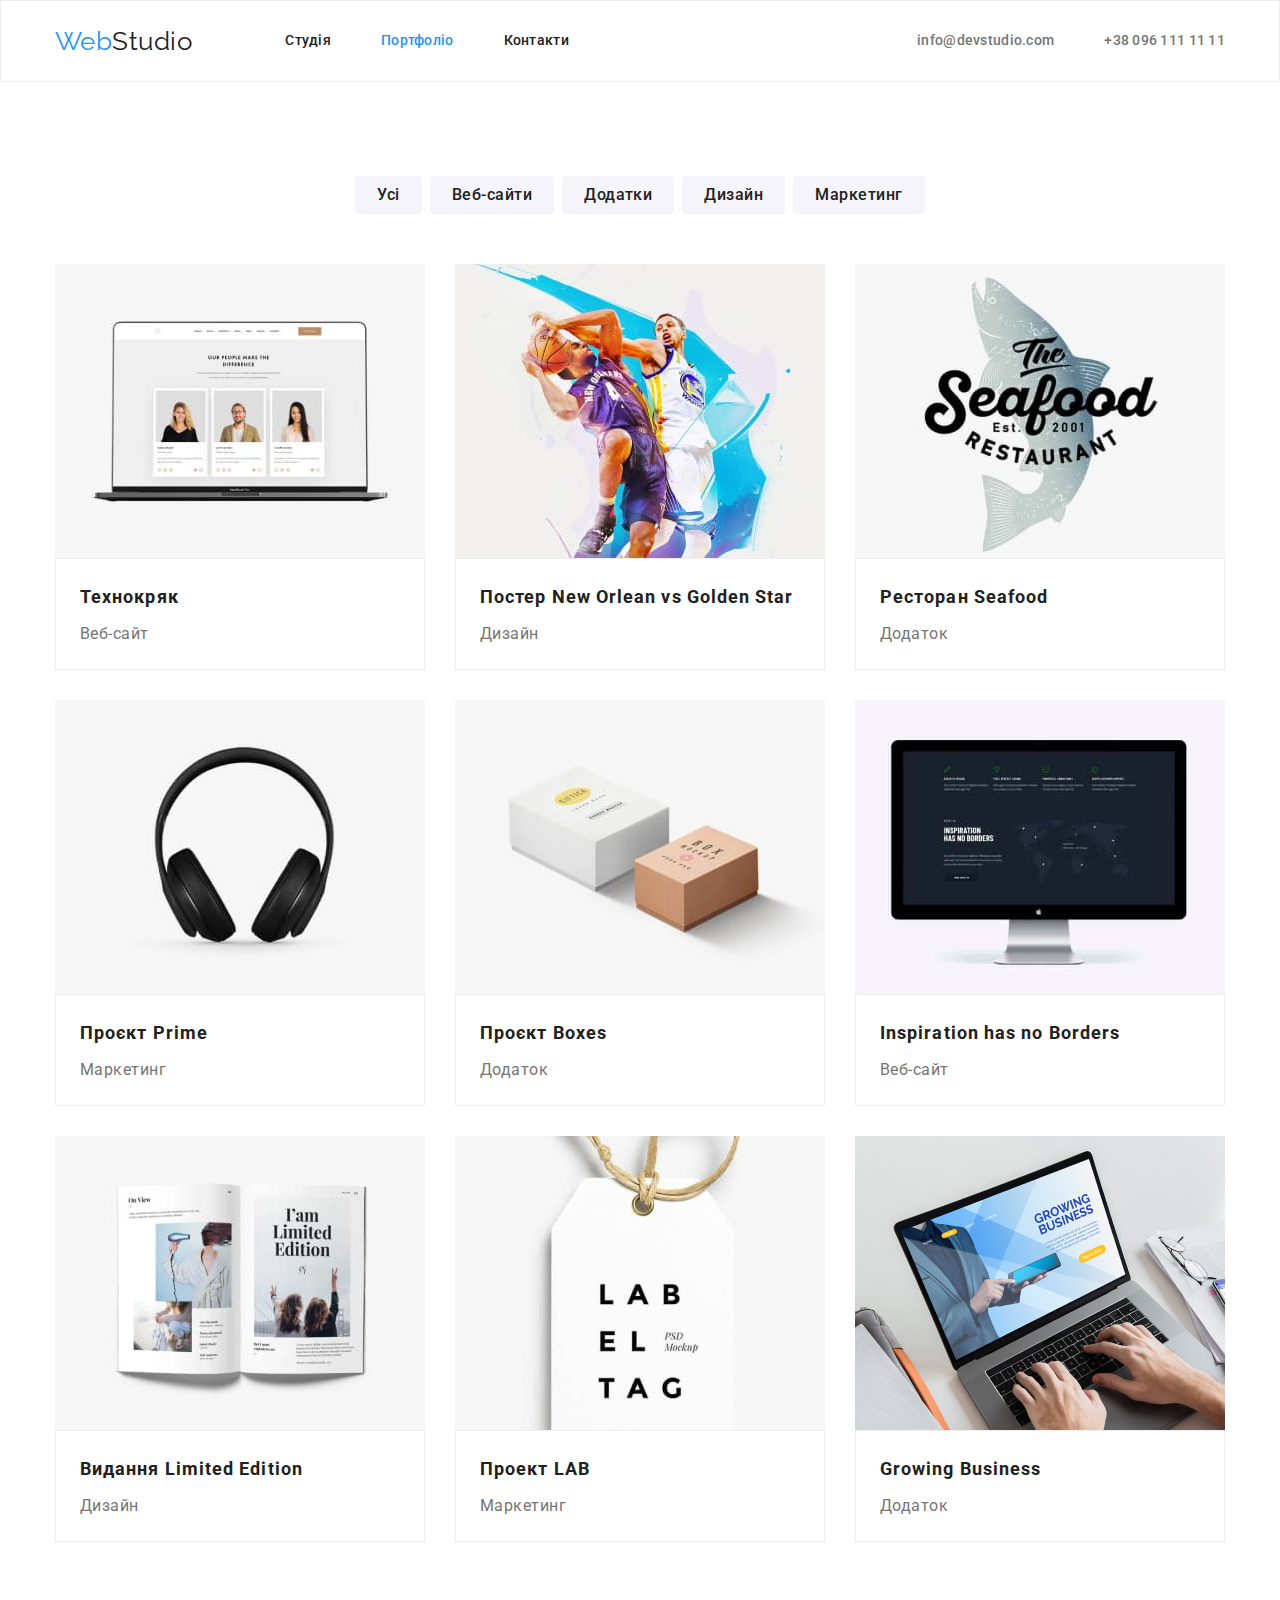
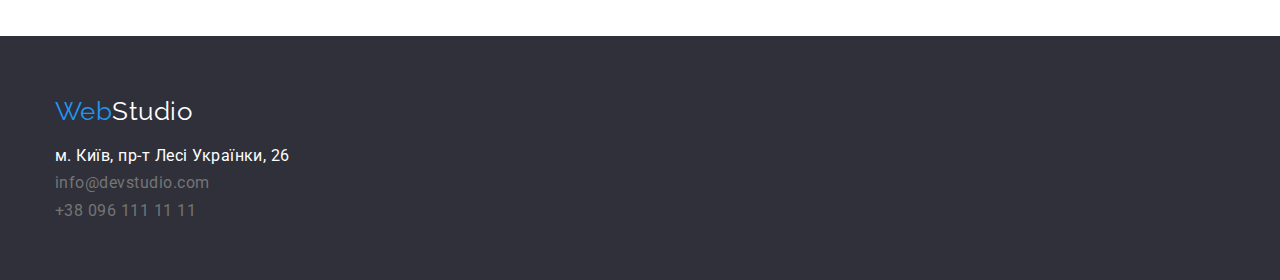
==== portfolio.html @ f40e99a6 "Initial commit" ====
<!DOCTYPE html>
<html lang="uk">
  <head>
    <meta charset="UTF-8" />
    <meta http-equiv="X-UA-Compatible" content="IE=edge" />
    <meta name="viewport" content="width=device-width, initial-scale=1.0" />
    <title>Портфоліо</title>
    <link rel="preconnect" href="https://fonts.googleapis.com" />
    <link rel="preconnect" href="https://fonts.gstatic.com" crossorigin />
    <link rel="preconnect" href="https://fonts.googleapis.com" />
    <link rel="preconnect" href="https://fonts.gstatic.com" crossorigin />
    <link
      href="https://fonts.googleapis.com/css2?family=Raleway:wght@700&family=Roboto:wght@400;500;700;900&display=swap"
      rel="stylesheet"
    />
    <link
      rel="stylesheet"
      href="https://cdnjs.cloudflare.com/ajax/libs/modern-normalize/1.1.0/modern-normalize.min.css"
    />
    <link rel="stylesheet" href="./css/style.css" />
  </head>
  <body>
    <!--Хедер-->
    <header class="header">
      <div class="container main-nav">
        <nav class="nav-board">
          <a class="logo" href="./index.html"
            ><span class="logo-web">Web</span>Studio
          </a>
          <ul class="site-nav list">
            <li class="item"><a href="./index.html" class="link">Студія</a></li>
            <li class="item">
              <a href="./portfolio.html" class="link current"> Портфоліо</a>
            </li>
            <li class="item"><a href="" class="link"> Контакти</a></li>
          </ul>
        </nav>

        <ul class="auth-nav list">
          <li class="item">
            <a class="link-head" href="mailto:info@devstudio.com"
              >info@devstudio.com</a
            >
          </li>
          <li class="item">
            <a class="link-head" href="tel:+380961111111">+38 096 111 11 11</a>
          </li>
        </ul>
      </div>
    </header>
    <main>
      <!--Порфоліо-->
      <section class="section">
        <div class="container">
          <h1 class="visually-hidden">Портфоліо</h1>
          <ul class="sec-btn list">
            <li class="btn">
              <button class="button secondary" type="button">Усі</button>
            </li>
            <li class="btn">
              <button class="button secondary" type="button">Веб-сайти</button>
            </li>
            <li class="btn">
              <button class="button secondary" type="button">Додатки</button>
            </li>
            <li class="btn">
              <button class="button secondary" type="button">Дизайн</button>
            </li>
            <li class="btn">
              <button class="button secondary" type="button">Маркетинг</button>
            </li>
          </ul>
          <ul class="choice list">
            <li class="card-border">
              <a class="card" href=""
                ><img
                  src="./images/portfolio_img/port1.jpg"
                  alt="Лептоп"
                  width="370"
                  height="294"
                  class="card-img"
                />
                <div class="second-card">
                  <h2 class="choice-title">Технокряк</h2>
                  <p class="choice-text">Веб-сайт</p>
                </div>
              </a>
            </li>
            <li class="card-border">
              <a class="card" href=""
                ><img
                  src="./images/portfolio_img/port2.jpg"
                  alt="Постер New Orlean"
                  width="370"
                  height="294"
                  class="card-img"
                />
                <div class="second-card">
                  <h2 class="choice-title">Постер New Orlean vs Golden Star</h2>
                  <p class="choice-text">Дизайн</p>
                </div>
              </a>
            </li>
            <li class="card-border">
              <a class="card" href=""
                ><img
                  src="./images/portfolio_img/port3.jpg"
                  alt="Seafood ресторан"
                  width="370"
                  height="294"
                  class="card-img"
                />
                <div class="second-card">
                  <h2 class="choice-title">Ресторан Seafood</h2>
                  <p class="choice-text">Додаток</p>
                </div>
              </a>
            </li>
            <li class="card-border">
              <a class="card" href=""
                ><img
                  src="./images/portfolio_img/port4.jpg"
                  alt="Навушники"
                  width="370"
                  height="294"
                  class="card-img"
                />
                <div class="second-card">
                  <h2 class="choice-title">Проєкт Prime</h2>
                  <p class="choice-text">Маркетинг</p>
                </div>
              </a>
            </li>
            <li class="card-border">
              <a class="card" href=""
                ><img
                  src="./images/portfolio_img/port5.jpg"
                  alt="Дві коробки"
                  width="370"
                  height="294"
                  class="card-img"
                />
                <div class="second-card">
                  <h2 class="choice-title">Проєкт Boxes</h2>
                  <p class="choice-text">Додаток</p>
                </div>
              </a>
            </li>
            <li class="card-border">
              <a class="card" href=""
                ><img
                  src="./images/portfolio_img/port6.jpg"
                  alt="компʼютер"
                  width="370"
                  height="294"
                  class="card-img"
                />
                <div class="second-card">
                  <h2 class="choice-title">Inspiration has no Borders</h2>
                  <p class="choice-text">Веб-сайт</p>
                </div>
              </a>
            </li>
            <li class="card-border">
              <a class="card" href=""
                ><img
                  src="./images/portfolio_img/port7.jpg"
                  alt="Журнал"
                  width="370"
                  height="294"
                  class="card-img"
                />
                <div class="second-card">
                  <h2 class="choice-title">Видання Limited Edition</h2>
                  <p class="choice-text">Дизайн</p>
                </div>
              </a>
            </li>
            <li class="card-border">
              <a class="card" href=""
                ><img
                  src="./images/portfolio_img/port8.jpg"
                  alt="Бірка"
                  width="370"
                  height="294"
                  class="card-img"
                />
                <div class="second-card">
                  <h2 class="choice-title">Проект LAB</h2>
                  <p class="choice-text">Маркетинг</p>
                </div>
              </a>
            </li>
            <li class="card-border">
              <a class="card" href=""
                ><img
                  src="./images/portfolio_img/port9.jpg"
                  alt="Ноутбук"
                  width="370"
                  height="294"
                  class="card-img"
                />
                <div class="second-card">
                  <h2 class="choice-title">Growing Business</h2>
                  <p class="choice-text">Додаток</p>
                </div>
              </a>
            </li>
          </ul>
        </div>
      </section>
    </main>
    <!--Футер-->
    <footer class="footer">
      <div class="container">
        <a class="logo" href="./index.html"
          ><span class="logo-web">Web</span>Studio</a
        >

        <address class="address">
          <ul class="fut list">
            <li class="fut-address">
              <a
                class="link-head adress"
                target="_blank"
                rel="noopener norefferer"
                href="https://goo.gl/maps/CPtrU1FHBa2aNyZL9"
                >м. Київ, пр-т Лесі Українки, 26</a
              >
            </li>
            <li class="fut-address">
              <a class="link-head mail" href="mailto:info@devstudio.com"
                >info@devstudio.com</a
              >
            </li>
            <li class="fut-address">
              <a class="link-head" href="tel:+380961111111"
                >+38 096 111 11 11</a
              >
            </li>
          </ul>
        </address>
      </div>
    </footer>
  </body>
</html>
---- css/style.css ----
:root {
  --primary-text-color: #212121;
  --secondary-text-color: #757575;
  --accent-color: #2196f3;
  --primary-whyte-color: #fff;
  --secondary-bgc: #2f303a;
  --section-bgc: #f5f5f5;
  --button-bgc: #188ce8;
}
body {
  background-color: var(--primary-whyte-color);
  color: var(--secondary-text-color);
  font-family: "Roboto", sans-serif;
  letter-spacing: 0.03em;
}
/* цвет основного текста #212121 */
/* вторичный цвет текста #757575 */
/* акцент #2196F3 */
/* вторичный цвет фона #2F303A */

/* Утіліти */
.list {
  list-style: none;
  margin: 0;
  padding: 0;
  display: flex;
}
/* Header */
.container {
  margin-left: auto;
  margin-right: auto;
  width: 1200px;
  padding-left: 15px;
  padding-right: 15px;
}

.logo {
  color: var(--primary-text-color);
  font-family: "Raleway", sans-serif;
  font-size: 26px;
  line-height: 1.19;

  text-decoration: none;
}
.logo-web {
  color: var(--accent-color);
}
.header {
  border: 1px solid #ececec;
}

/* site nav */
.link {
  display: block;
  padding-top: 32px;
  padding-bottom: 32px;
}
.site-nav .link {
  color: var(--primary-text-color);
  font-weight: 500;
  font-size: 14px;
  line-height: 1.14;
  letter-spacing: 0.02em;
  text-decoration: none;
}
.auth-nav {
  display: flex;
  margin-left: auto;

  font-weight: 500;
  font-size: 14px;
  line-height: 1.14;
  letter-spacing: 0.02em;
  text-decoration: none;
}
.auth-nav .item + .item {
  margin-left: 50px;
}
.site-nav .link:hover,
.site-nav .link:focus {
  color: var(--accent-color);
}
.site-nav .link.current {
  color: var(--accent-color);
}
.link-head {
  color: var(--secondary-text-color);
  text-decoration: none;
}
.link-head:hover,
.link-head:focus {
  color: var(--accent-color);
}
.site-nav {
  display: flex;
  margin-left: 93px;
}
.site-nav .item + .item {
  margin-left: 50px;
}
.nav-board {
  display: flex;
  align-items: center;
}
.main-nav {
  display: flex;
  align-items: center;
}

/* hero */
.hero {
  background-color: var(--secondary-bgc);
  text-align: center;
  padding-top: 200px;
  padding-bottom: 200px;
}

.hero-title {
  color: var(--primary-whyte-color);
  font-weight: 900;
  font-size: 44px;
  line-height: 1.36;

  letter-spacing: 0.06em;
  text-transform: uppercase;
  margin-top: 0;
  margin-bottom: 30px;
  width: 700px;
  margin-left: auto;
  margin-right: auto;
}
/* button */
.button {
  color: var(--primary-text-color);
  background-color: var(--primary-whyte-color);
  cursor: pointer;
}
.button.primary {
  color: var(--primary-whyte-color);
  background-color: var(--accent-color);
  font-family: "Roboto", sans-serif;
  font-weight: 700;
  font-size: 16px;
  line-height: 1.88;
  border-radius: 4px;
  border: none;

  letter-spacing: 0.06em;
  padding: 10px 32px;
}
.button.primary:hover,
.button.primary:focus {
  background: var(--button-bgc);
  box-shadow: 0px 4px 4px rgba(0, 0, 0, 0.15);
  border-radius: 4px;
}

/* features */

.feature-list {
  display: flex;
  justify-content: space-between;
}
.title {
  color: var(--primary-text-color);

  font-weight: 700;
  font-size: 14px;
  line-height: 1.14;

  text-transform: uppercase;
  margin-top: 0;
  margin-bottom: 10px;
}
.text {
  margin: 0;
}
.feature-list .text {
  font-size: 14px;
  line-height: 1.71;
}
.feature-list .item {
  width: 270px;
}
/* section */

.section {
  padding-top: 94px;
  padding-bottom: 94px;
}
.section.team {
  background-color: var(--section-bgc);

  margin-bottom: 0;
}
.section-title {
  color: var(--primary-text-color);
  font-weight: 700;
  font-size: 36px;
  line-height: 1.17;
  text-align: center;
  margin-top: 0;
  margin-bottom: 50px;
}
.cards-first {
  border: 0;
}
.cards.first:not(:last-child) {
  margin-right: 30px;
}
.img {
  display: block;
}
.list.img {
  display: flex;
}
/* Examples */
.work-list .title-name {
  color: var(--primary-text-color);
}
.section.job {
  padding-top: 0;
}
/* Our team */
.title-card {
  padding: 30px;
}
.title-name {
  color: var(--primary-text-color);

  font-weight: 500;
  font-size: 16px;
  line-height: 1.19;
  text-align: center;
  margin-top: 0;
  margin-bottom: 10px;
}
.position {
  font-size: 16px;
  line-height: 1.19;
  text-align: center;
  margin-top: 0;
  margin-bottom: 0;
}
.team-card {
  background-color: var(--primary-whyte-color);
  box-shadow: 0px 1px 3px rgba(0, 0, 0, 0.12), 0px 1px 1px rgba(0, 0, 0, 0.14),
    0px 2px 1px rgba(0, 0, 0, 0.2);
  border-radius: 0px 0px 4px 4px;
}
.team-card:not(:last-child) {
  margin-right: 30px;
}
/* Footer */
.fut-address:not(:last-child) {
  margin-bottom: 9px;
}
.address {
  font-style: normal;
}
.adress {
  color: var(--primary-whyte-color);
  display: inline-block;
}
.mail {
  display: inline-block;
}

.footer {
  background-color: var(--secondary-bgc);
  padding-top: 60px;
  padding-bottom: 60px;
}
.fut.list {
  display: block;
}

.footer .logo {
  color: var(--primary-whyte-color);
  display: inline-block;
  margin-bottom: 20px;
}
/* portfolio */
.button.secondary {
  background: #f5f4fa;
  border-radius: 4px;
  font-weight: 500;
  font-size: 16px;
  line-height: 1.62;
  font-family: "Roboto", sans-serif;
  text-align: center;
  letter-spacing: 0.03em;
  border: 0;

  padding: 6px 22px;
}
.btn:not(:last-child) {
  margin-right: 8px;
}
.sec-btn {
  display: flex;
  justify-content: center;
  margin-bottom: 50px;
}
.button.secondary:hover,
.button.secondary:focus {
  color: var(--primary-whyte-color);
  background-color: var(--accent-color);
}

.choice-title {
  color: var(--primary-text-color);
  font-weight: 700;
  font-size: 18px;
  line-height: 2;
  letter-spacing: 0.06em;
  text-decoration: none;
  margin-top: 0;
  margin-bottom: 4px;
}

.choice-text {
  font-weight: 400;
  font-size: 16px;
  line-height: 1.88;
  margin-top: 0;
  margin-bottom: 0;

  text-decoration: none;
}
.card {
  text-decoration: none;
  color: var(--secondary-text-color);
}
.card-img {
  display: block;
  margin: 0;
}
.card-border {
  margin-right: 30px;
  margin-bottom: 30px;
  width: 370px;
}
.choice {
  display: flex;
  flex-wrap: wrap;

  margin-right: -30px;
  margin-bottom: -30px;
}
.card-border.first {
  border: 0;
}

.second-card {
  border: 1px solid #eeeeee;
  padding: 20px 24px;
  width: 370px;
}

.visually-hidden {
  position: absolute;
  white-space: nowrap;
  width: 1px;
  height: 1px;
  overflow: hidden;
  border: 0;
  padding: 0;
  clip: rect(0 0 0 0);
  clip-path: inset(50%);
  margin: -1px;
}
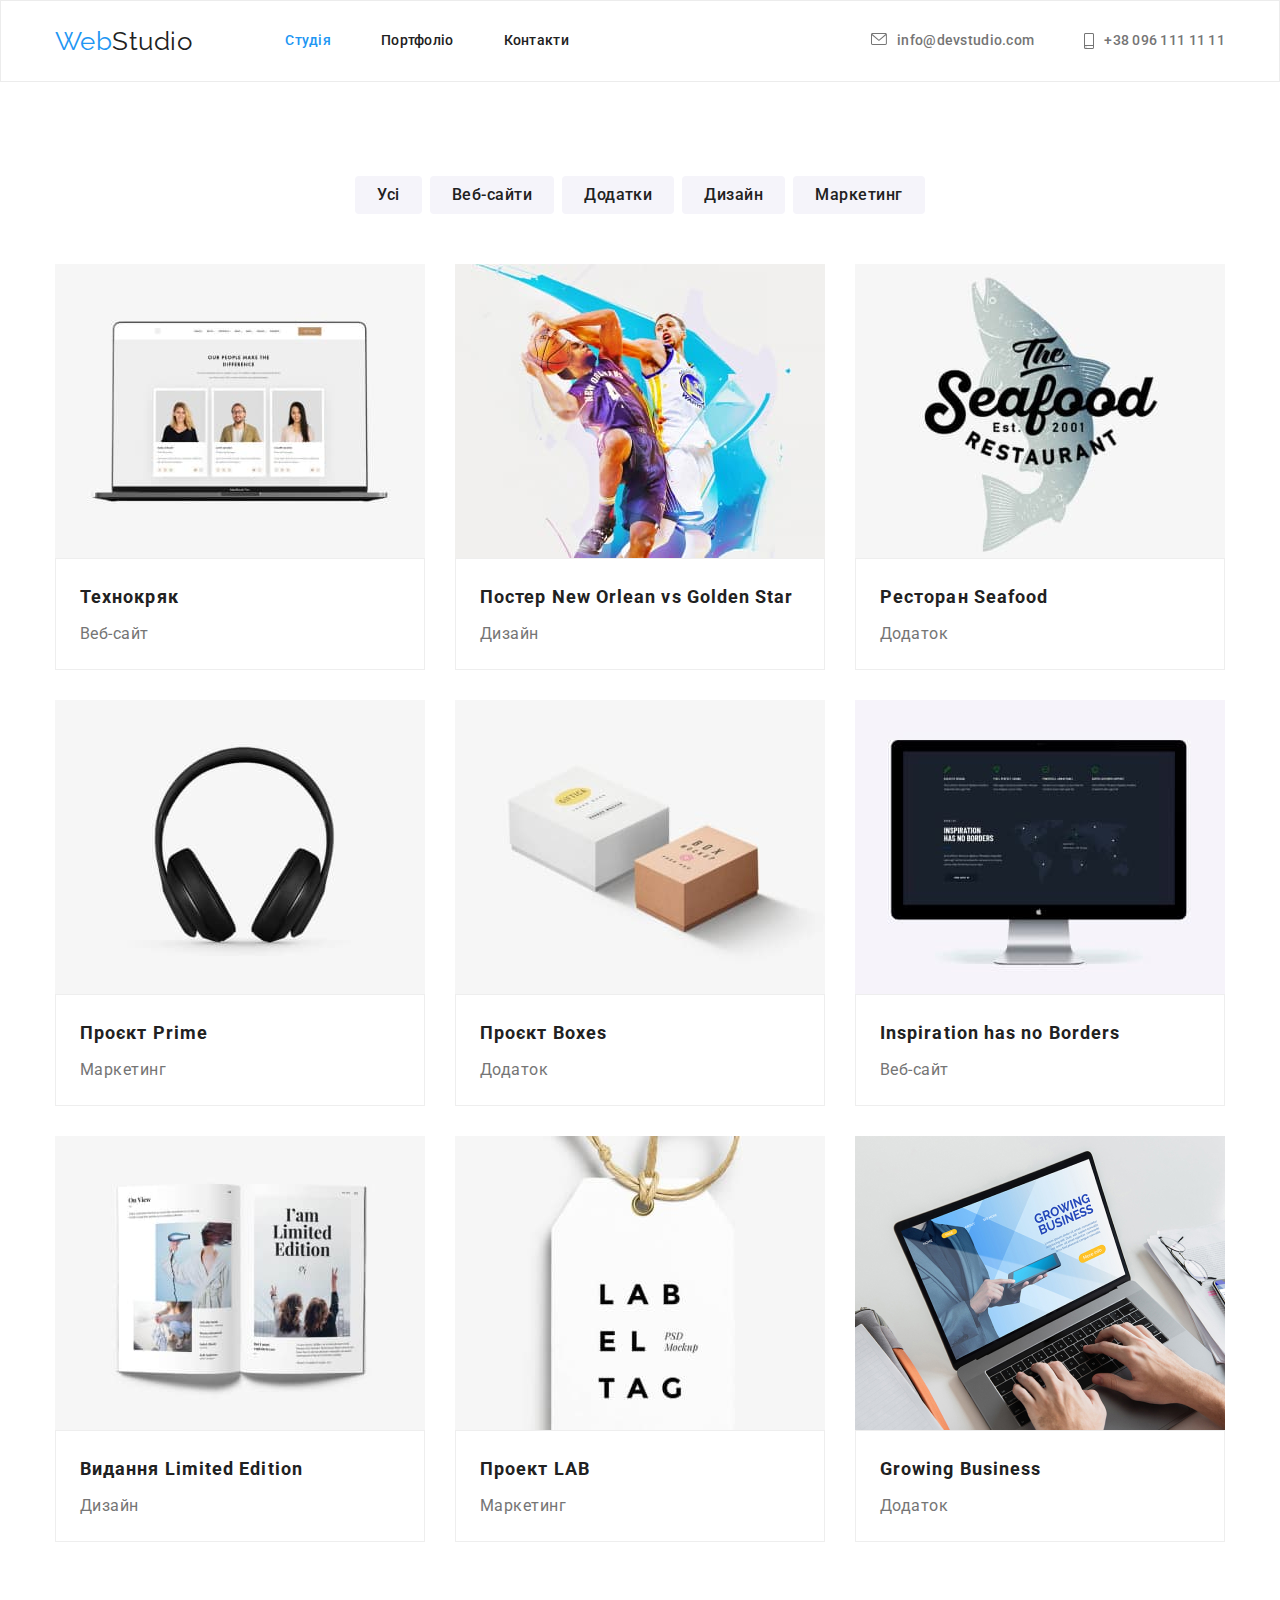
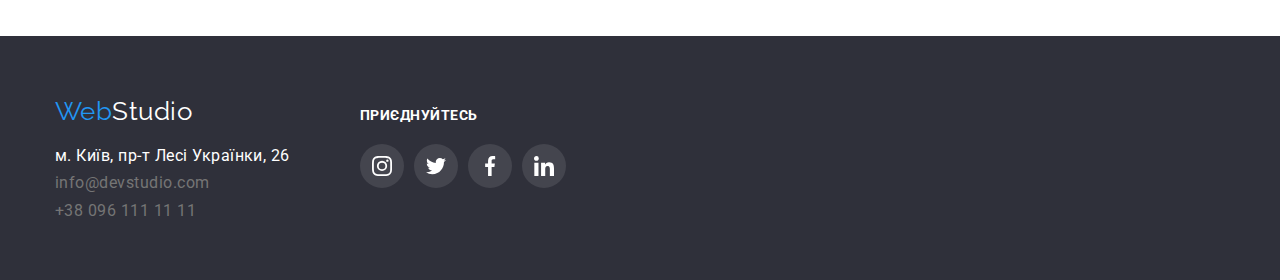
==== commit a9841d3b: "complete HW4" ====
--- a/portfolio.html
+++ b/portfolio.html
@@ -28,9 +28,11 @@
             ><span class="logo-web">Web</span>Studio
           </a>
           <ul class="site-nav list">
-            <li class="item"><a href="./index.html" class="link">Студія</a></li>
             <li class="item">
-              <a href="./portfolio.html" class="link current"> Портфоліо</a>
+              <a href="./index.html" class="link current">Студія</a>
+            </li>
+            <li class="item">
+              <a href="./portfolio.html" class="link"> Портфоліо</a>
             </li>
             <li class="item"><a href="" class="link"> Контакти</a></li>
           </ul>
@@ -39,11 +41,17 @@
         <ul class="auth-nav list">
           <li class="item">
             <a class="link-head" href="mailto:info@devstudio.com"
-              >info@devstudio.com</a
+              ><svg class="envelope" width="16px" height="12px">
+                <use href="./images/icons.svg#icon-envelope"></use></svg>
+              info@devstudio.com</a
             >
           </li>
           <li class="item">
-            <a class="link-head" href="tel:+380961111111">+38 096 111 11 11</a>
+            <a class="link-head" href="tel:+380961111111"
+              ><svg class="envelope" width="10px" height="16px">
+                <use href="./images/icons.svg#icon-phone"></use></svg>
+              +38 096 111 11 11</a
+            >
           </li>
         </ul>
       </div>
@@ -72,8 +80,8 @@
           </ul>
           <ul class="choice list">
             <li class="card-border">
-              <a class="card" href=""
-                ><img
+              <a class="card" href="">
+                <img
                   src="./images/portfolio_img/port1.jpg"
                   alt="Лептоп"
                   width="370"
@@ -87,8 +95,8 @@
               </a>
             </li>
             <li class="card-border">
-              <a class="card" href=""
-                ><img
+              <a class="card" href="">
+                <img
                   src="./images/portfolio_img/port2.jpg"
                   alt="Постер New Orlean"
                   width="370"
@@ -102,12 +110,12 @@
               </a>
             </li>
             <li class="card-border">
-              <a class="card" href=""
-                ><img
+              <a class="card" href="">
+                <img
                   src="./images/portfolio_img/port3.jpg"
                   alt="Seafood ресторан"
-                  width="370"
-                  height="294"
+                  height="294"
+                  width="370"
                   class="card-img"
                 />
                 <div class="second-card">
@@ -117,8 +125,8 @@
               </a>
             </li>
             <li class="card-border">
-              <a class="card" href=""
-                ><img
+              <a class="card" href="">
+                <img
                   src="./images/portfolio_img/port4.jpg"
                   alt="Навушники"
                   width="370"
@@ -132,8 +140,8 @@
               </a>
             </li>
             <li class="card-border">
-              <a class="card" href=""
-                ><img
+              <a class="card" href="">
+                <img
                   src="./images/portfolio_img/port5.jpg"
                   alt="Дві коробки"
                   width="370"
@@ -147,8 +155,8 @@
               </a>
             </li>
             <li class="card-border">
-              <a class="card" href=""
-                ><img
+              <a class="card" href="">
+                <img
                   src="./images/portfolio_img/port6.jpg"
                   alt="компʼютер"
                   width="370"
@@ -162,8 +170,8 @@
               </a>
             </li>
             <li class="card-border">
-              <a class="card" href=""
-                ><img
+              <a class="card" href="">
+                <img
                   src="./images/portfolio_img/port7.jpg"
                   alt="Журнал"
                   width="370"
@@ -177,8 +185,8 @@
               </a>
             </li>
             <li class="card-border">
-              <a class="card" href=""
-                ><img
+              <a class="card" href="">
+                <img
                   src="./images/portfolio_img/port8.jpg"
                   alt="Бірка"
                   width="370"
@@ -192,8 +200,8 @@
               </a>
             </li>
             <li class="card-border">
-              <a class="card" href=""
-                ><img
+              <a class="card" href="">
+                <img
                   src="./images/portfolio_img/port9.jpg"
                   alt="Ноутбук"
                   width="370"
@@ -212,34 +220,70 @@
     </main>
     <!--Футер-->
     <footer class="footer">
-      <div class="container">
-        <a class="logo" href="./index.html"
-          ><span class="logo-web">Web</span>Studio</a
-        >
+      <div class="container one">
+        <section class="main-fut">
+          <h2 class="visually-hidden">Контакти</h2>
+          <a class="logo" href="./index.html"
+            ><span class="logo-web">Web</span>Studio</a
+          >
 
-        <address class="address">
-          <ul class="fut list">
-            <li class="fut-address">
-              <a
-                class="link-head adress"
-                target="_blank"
-                rel="noopener norefferer"
-                href="https://goo.gl/maps/CPtrU1FHBa2aNyZL9"
-                >м. Київ, пр-т Лесі Українки, 26</a
-              >
-            </li>
-            <li class="fut-address">
-              <a class="link-head mail" href="mailto:info@devstudio.com"
-                >info@devstudio.com</a
-              >
-            </li>
-            <li class="fut-address">
-              <a class="link-head" href="tel:+380961111111"
-                >+38 096 111 11 11</a
-              >
-            </li>
-          </ul>
-        </address>
+          <address class="address">
+            <ul class="fut list">
+              <li class="fut-address">
+                <a
+                  class="link-head adress"
+                  target="_blank"
+                  rel="noopener norefferer"
+                  href="https://goo.gl/maps/CPtrU1FHBa2aNyZL9"
+                  >м. Київ, пр-т Лесі Українки, 26</a
+                >
+              </li>
+              <li class="fut-address">
+                <a class="link-head mail" href="mailto:info@devstudio.com"
+                  >info@devstudio.com</a
+                >
+              </li>
+              <li class="fut-address">
+                <a class="link-head" href="tel:+380961111111"
+                  >+38 096 111 11 11</a
+                >
+              </li>
+            </ul>
+          </address>
+        </section>
+        <section class="second-fut">
+          <h2 class="fut-title">Приєднуйтесь</h2>
+          <ul class="social-networks">
+            <li class="sn-item">
+              <a class="social futlink" href="">
+                <svg class="soc-icon fut" width="20px" height="20px">
+                  <use href="./images/icons.svg#icon-instagram"></use>
+                </svg>
+              </a>
+            </li>
+            <li class="sn-item">
+              <a class="social futlink" href="">
+                <svg class="soc-icon fut" width="20px" height="20px">
+                  <use href="./images/icons.svg#icon-twitter"></use>
+                </svg>
+              </a>
+            </li>
+            <li class="sn-item">
+              <a class="social futlink" href="">
+                <svg class="soc-icon fut" width="20px" height="20px">
+                  <use href="./images/icons.svg#icon-facebook"></use>
+                </svg>
+              </a>
+            </li>
+            <li class="sn-item">
+              <a class="social futlink" href="">
+                <svg class="soc-icon fut" width="20px" height="20px">
+                  <use href="./images/icons.svg#icon-linkedin"></use>
+                </svg>
+              </a>
+            </li>
+          </ul>
+        </section>
       </div>
     </footer>
   </body>
--- a/css/style.css
+++ b/css/style.css
@@ -4,14 +4,18 @@
   --accent-color: #2196f3;
   --primary-whyte-color: #fff;
   --secondary-bgc: #2f303a;
-  --section-bgc: #f5f5f5;
+  --section-bgc: #f5f4fa;
   --button-bgc: #188ce8;
+  --main-logo-color: #afb1b8;
+
+  --card-set-gap: 30px;
 }
 body {
   background-color: var(--primary-whyte-color);
   color: var(--secondary-text-color);
   font-family: "Roboto", sans-serif;
   letter-spacing: 0.03em;
+  
 }
 /* цвет основного текста #212121 */
 /* вторичный цвет текста #757575 */
@@ -63,6 +67,7 @@
   letter-spacing: 0.02em;
   text-decoration: none;
 }
+/* Auth-nav */
 .auth-nav {
   display: flex;
   margin-left: auto;
@@ -73,6 +78,11 @@
   letter-spacing: 0.02em;
   text-decoration: none;
 }
+.envelope {
+  fill: currentColor;
+  margin-right: 10px;
+}
+
 .auth-nav .item + .item {
   margin-left: 50px;
 }
@@ -86,7 +96,10 @@
 .link-head {
   color: var(--secondary-text-color);
   text-decoration: none;
-}
+  list-style: none;
+  display: flex;
+}
+
 .link-head:hover,
 .link-head:focus {
   color: var(--accent-color);
@@ -109,10 +122,22 @@
 
 /* hero */
 .hero {
-  background-color: var(--secondary-bgc);
+  background-color: #c4c4c4;
   text-align: center;
   padding-top: 200px;
   padding-bottom: 200px;
+
+  background-image: linear-gradient(
+      rgba(47, 48, 58, 0.4),
+      rgba(47, 48, 58, 0.4)
+    ),
+    url(../images/mainbg.jpg);
+  max-width: 1600px;
+  height: 600px;
+  margin-left: auto;
+  margin-right: auto;
+
+  background-position: center;
 }
 
 .hero-title {
@@ -182,6 +207,12 @@
 .feature-list .item {
   width: 270px;
 }
+.feat {
+  background-color: var(--section-bgc);
+  height: 120px;
+  margin-bottom: 30px;
+  padding: 25px 100px;
+}
 /* section */
 
 .section {
@@ -192,6 +223,7 @@
   background-color: var(--section-bgc);
 
   margin-bottom: 0;
+  
 }
 .section-title {
   color: var(--primary-text-color);
@@ -202,17 +234,16 @@
   margin-top: 0;
   margin-bottom: 50px;
 }
-.cards-first {
+.cards.first {
   border: 0;
-}
-.cards.first:not(:last-child) {
   margin-right: 30px;
+  flex-basis: calc(100% / 3 - 30px);
+}
+.list.first-cards {
+  margin-right: -30px;
 }
 .img {
   display: block;
-}
-.list.img {
-  display: flex;
 }
 /* Examples */
 .work-list .title-name {
@@ -223,7 +254,7 @@
 }
 /* Our team */
 .title-card {
-  padding: 30px;
+  padding: 30px 32px;
 }
 .title-name {
   color: var(--primary-text-color);
@@ -240,7 +271,7 @@
   line-height: 1.19;
   text-align: center;
   margin-top: 0;
-  margin-bottom: 0;
+  margin-bottom: 16px;
 }
 .team-card {
   background-color: var(--primary-whyte-color);
@@ -251,6 +282,59 @@
 .team-card:not(:last-child) {
   margin-right: 30px;
 }
+.social-networks {
+  display: flex;
+  list-style: none;
+  gap: 10px;
+  padding: 0;
+  margin: 0;
+}
+
+.social {
+  fill: var(--main-logo-color);
+
+  display: block;
+  padding: 12px;
+}
+.soc-icon {
+  display: block;
+  
+  
+}
+
+.social:hover,
+.social:focus {
+  fill: var(--primary-whyte-color);
+  background-color: var(--accent-color);
+  border-radius: 50%;
+}
+/* Our Clients */
+.clients {
+  list-style: none;
+  display: flex;
+  gap: 30px;
+  padding: 0;
+  margin: 0;
+}
+.client-logo {
+  
+  fill: currentColor;
+}
+.client-link {
+  display: block;
+  width: 170px;
+  height: 92px;
+  color: var(--main-logo-color);
+  border: 1px solid var(--main-logo-color);
+  border-radius: 4px;
+  padding: 16px 32px;
+}
+.client-link:hover,
+.client-link:focus {
+  border: 1px solid var(--accent-color);
+  color: var(--accent-color);
+}
+
 /* Footer */
 .fut-address:not(:last-child) {
   margin-bottom: 9px;
@@ -271,6 +355,9 @@
   padding-top: 60px;
   padding-bottom: 60px;
 }
+.container.one {
+  display: flex;
+}
 .fut.list {
   display: block;
 }
@@ -279,6 +366,35 @@
   color: var(--primary-whyte-color);
   display: inline-block;
   margin-bottom: 20px;
+}
+.fut-title {
+  font-weight: 700;
+  font-size: 14px;
+  line-height: 1.14;
+
+  text-transform: uppercase;
+
+  color: var(--primary-whyte-color);
+  margin-bottom: 20px;
+  margin-top: 0;
+}
+.second-fut {
+  padding-top: 12px;
+}
+.social.futlink {
+  color: var(--primary-whyte-color);
+  background: rgba(255, 255, 255, 0.1);
+  border-radius: 50%;
+}
+.social.futlink:hover,
+.social.futlink:focus {
+  background-color: var(--accent-color);
+}
+.soc-icon.fut {
+  fill: currentColor;
+}
+.main-fut {
+  margin-right: 70px;
 }
 /* portfolio */
 .button.secondary {
@@ -306,6 +422,8 @@
 .button.secondary:focus {
   color: var(--primary-whyte-color);
   background-color: var(--accent-color);
+  box-shadow: 0px 3px 1px rgba(0, 0, 0, 0.1), 0px 1px 2px rgba(0, 0, 0, 0.08), 0px 2px 2px rgba(0, 0, 0, 0.12);
+
 }
 
 .choice-title {
@@ -337,16 +455,23 @@
   margin: 0;
 }
 .card-border {
-  margin-right: 30px;
-  margin-bottom: 30px;
-  width: 370px;
+  margin-right: var(--card-set-gap);
+  margin-bottom: var(--card-set-gap);
+
+  flex-basis: calc(100% / 3 - 30px);
+
+  
+}
+.card-border:hover,
+.card-border:focus{
+  box-shadow: 0px 1px 1px rgba(0, 0, 0, 0.12), 0px 4px 4px rgba(0, 0, 0, 0.06), 1px 4px 6px rgba(0, 0, 0, 0.16);
 }
 .choice {
   display: flex;
   flex-wrap: wrap;
 
-  margin-right: -30px;
-  margin-bottom: -30px;
+  margin-right: calc(-1 * var(--card-set-gap));
+  margin-bottom: calc(-1 * var(--card-set-gap));
 }
 .card-border.first {
   border: 0;
@@ -355,7 +480,6 @@
 .second-card {
   border: 1px solid #eeeeee;
   padding: 20px 24px;
-  width: 370px;
 }
 
 .visually-hidden {
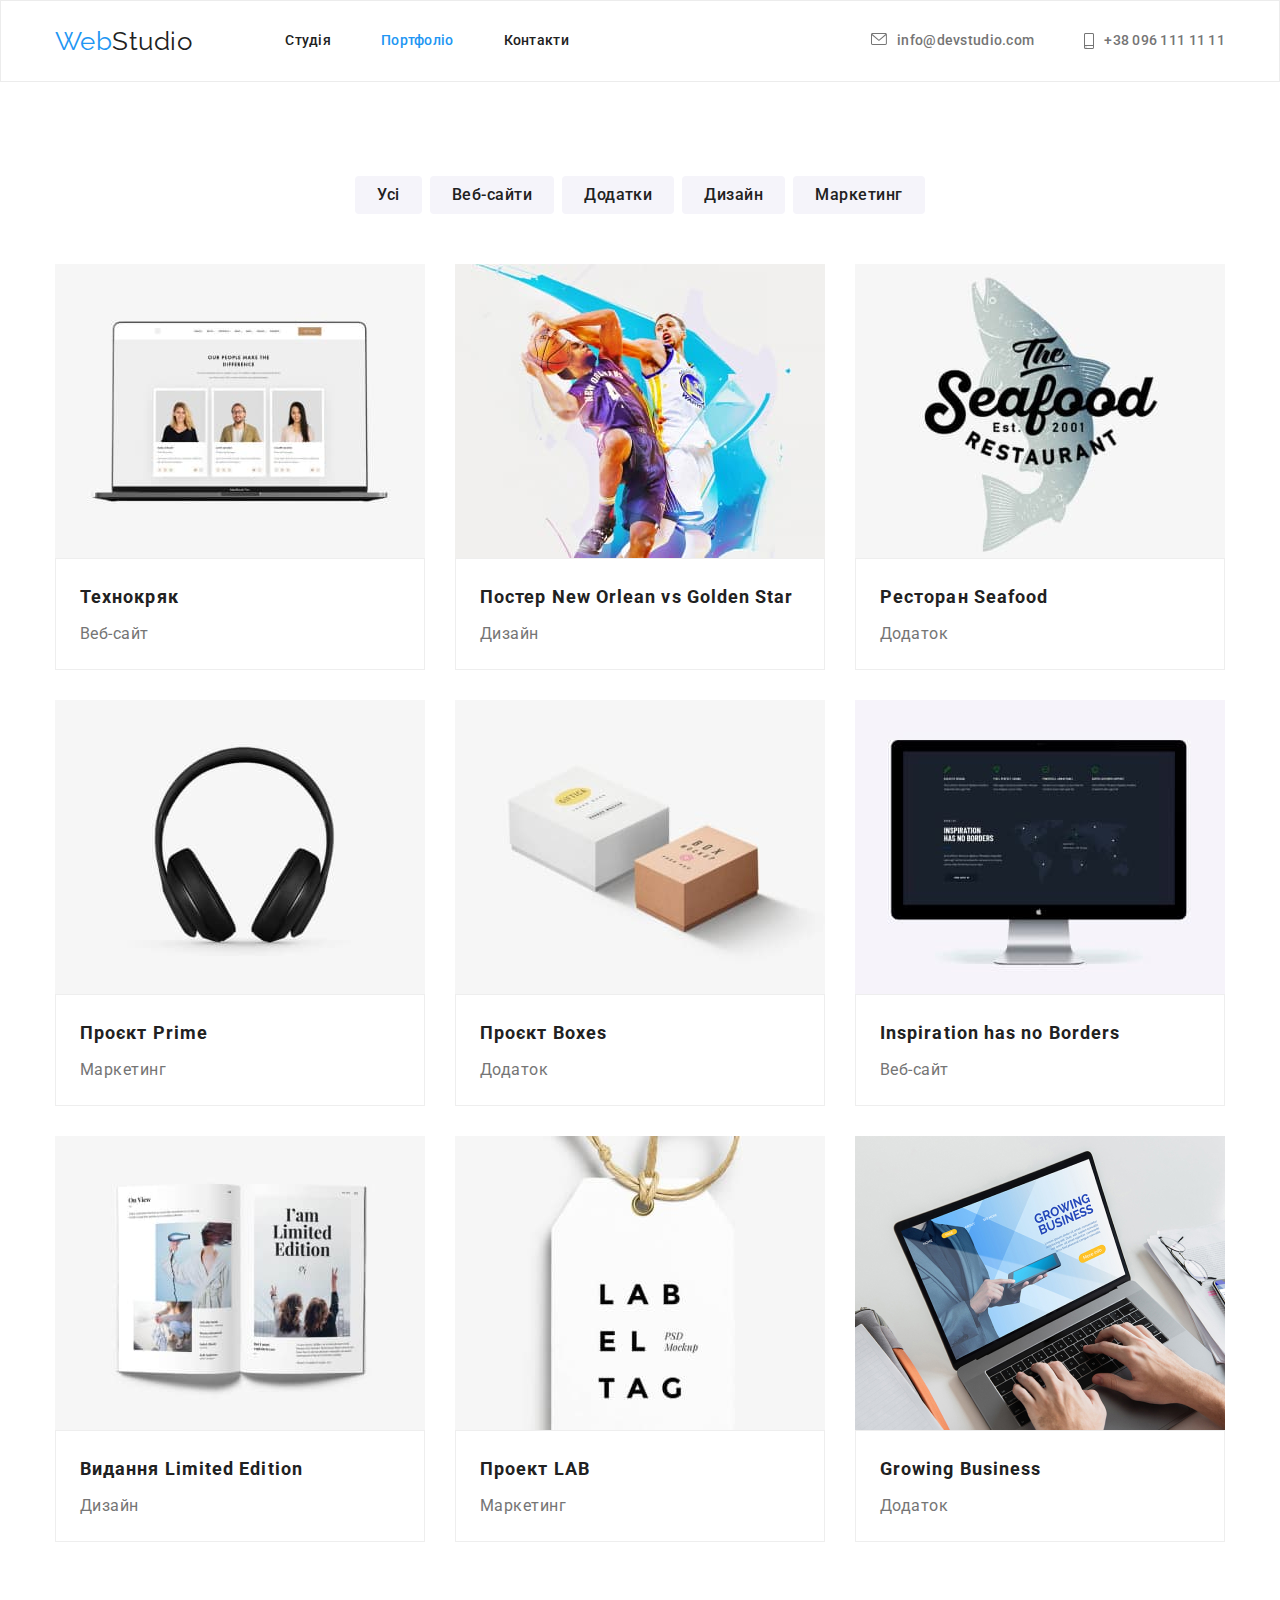
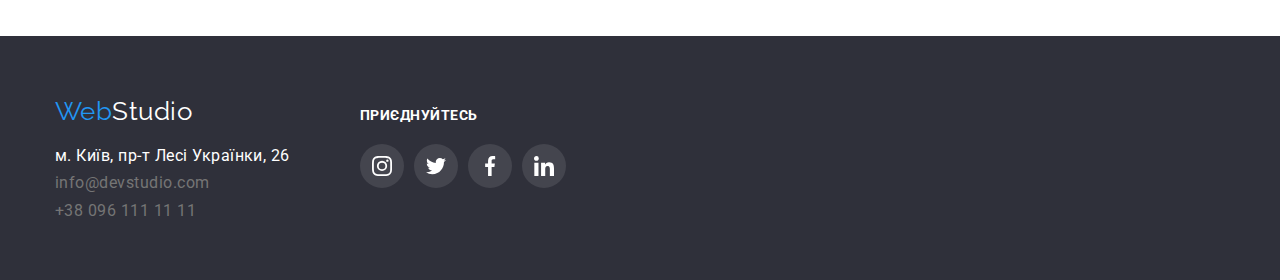
==== commit 1900370e: "change current link in portfolio page" ====
--- a/portfolio.html
+++ b/portfolio.html
@@ -29,10 +29,10 @@
           </a>
           <ul class="site-nav list">
             <li class="item">
-              <a href="./index.html" class="link current">Студія</a>
+              <a href="./index.html" class="link ">Студія</a>
             </li>
             <li class="item">
-              <a href="./portfolio.html" class="link"> Портфоліо</a>
+              <a href="./portfolio.html" class="link current"> Портфоліо</a>
             </li>
             <li class="item"><a href="" class="link"> Контакти</a></li>
           </ul>
